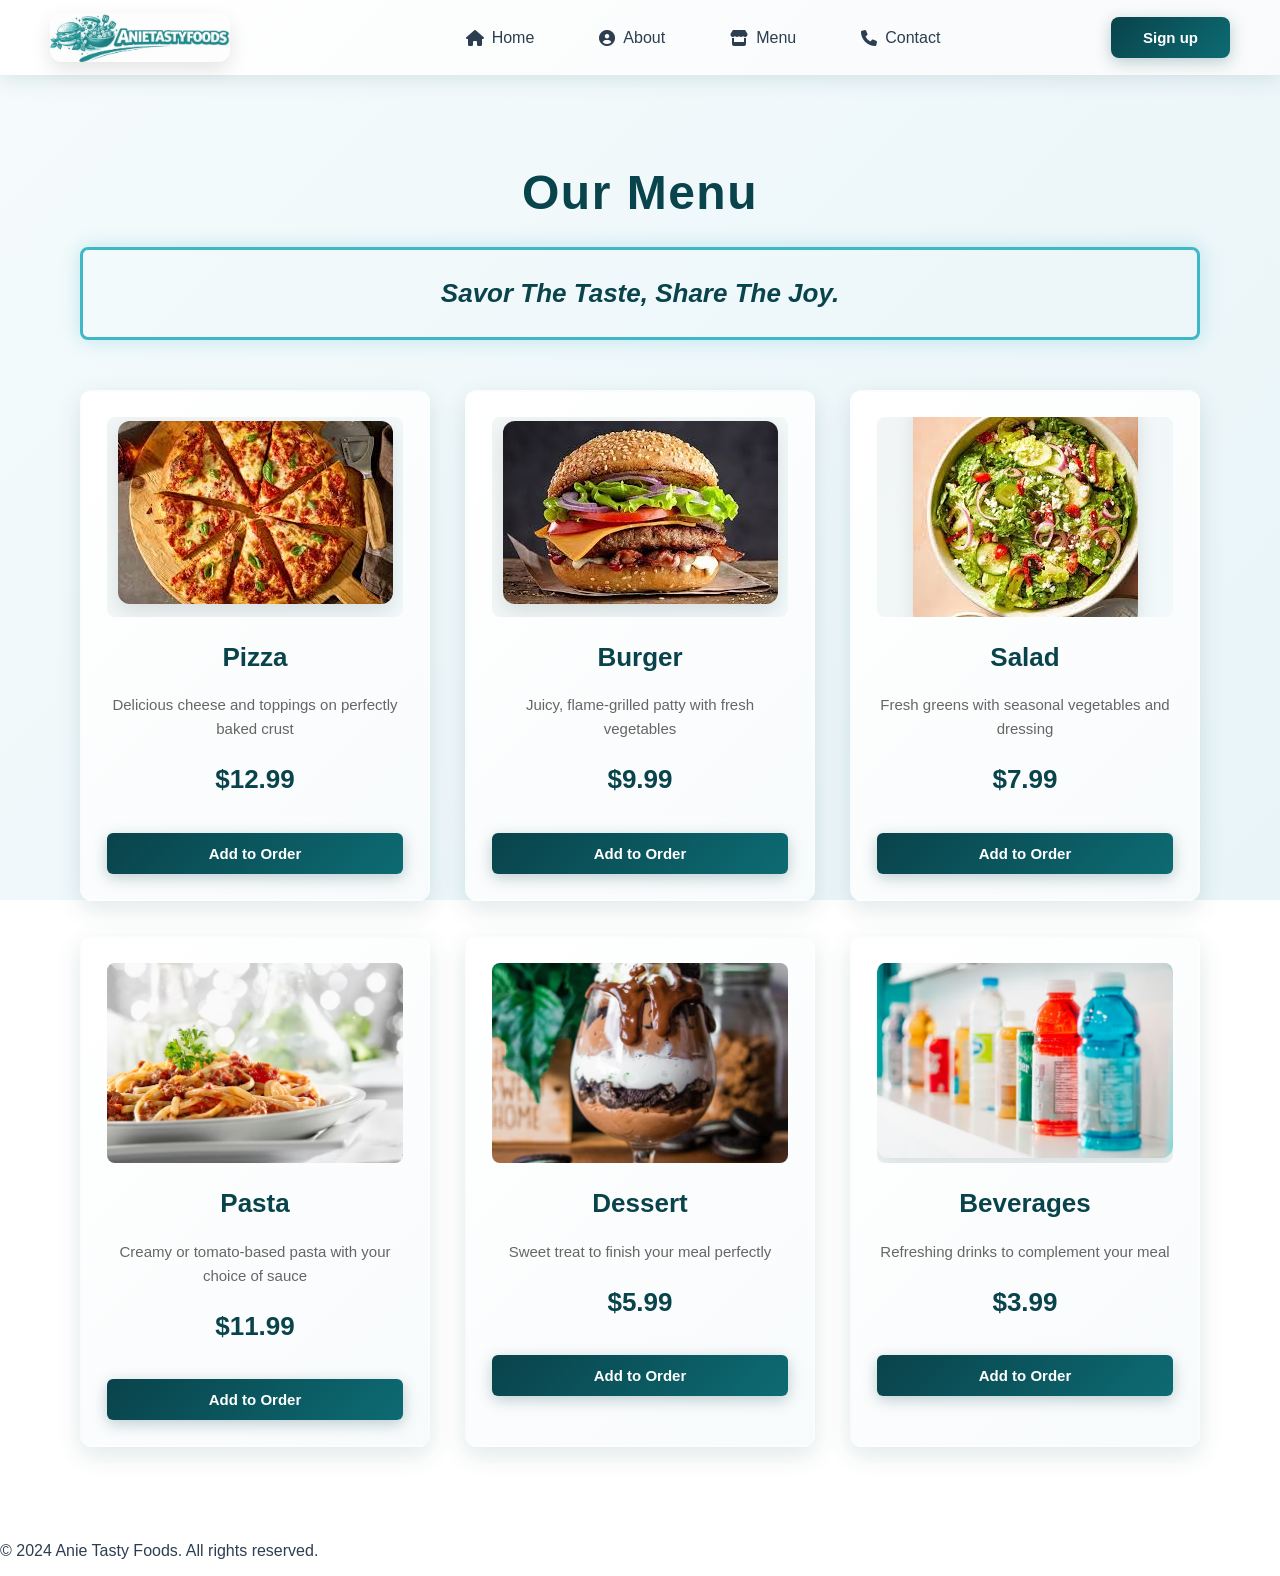
==== menu.html @ 4bc647f1 "Initial commit" ====
<!DOCTYPE html>
<html lang="en">

<head>
    <meta charset="UTF-8">
    <meta name="viewport" content="width=device-width, initial-scale=1.0">
    <title>Menu - Anie Tasty Foods</title>
    <link href="https://cdnjs.cloudflare.com/ajax/libs/font-awesome/6.0.0-beta3/css/all.min.css" rel="stylesheet">
    <link rel="stylesheet" href="style.css">
</head>

<body>

    <header>
        <div class="images">
            <img id="images" src="logo.jpeg" alt="logo">
        </div>

        <div class="nav a">
            <nav>
                <a class="navlinks">
                    <div class="icons">
                        <a href="index.html#Home"><i class="fa-solid fa-house"></i>Home</a>
                        <a href="index.html#About"><i class="fa-solid fa-circle-user"></i>About</a>
                        <a href="menu.html"><i class="fa-solid fa-store"></i>Menu</a>
                        <a href="index.html#Contact"><i class="fa-solid fa-phone"></i>Contact</a>
                    </div>
                </a>
            </nav>
        </div>
        <div class="box">
            <button>Sign up</button>
        </div>
    </header>

    <div class="menu-container">
        <h1>Our Menu</h1>
        <p class="menu-subtitle">Savor The Taste, Share The Joy.</p>

        <div class="menu-grid">
            <div class="menu-card">
                <div class="menu-icon">
                    <!-- <i class="fa-solid fa-pizza-slice"></i> -->
                    <div class="pizza">
                    <img src="pizza.jfif" alt="Pizza">
                    </div>
                </div>
                <h3>Pizza</h3>
                <p class="description">Delicious cheese and toppings on perfectly baked crust</p>
                <p class="price">$12.99</p>
                <button class="order-btn">Add to Order</button>
            </div>

            <div class="menu-card">
                <div class="menu-icon">
                    <!-- <i class="fa-solid fa-burger"></i> -->
                    <div class="burger">
                    <img src="download.jfif" alt="Burger">
                    </div>
                </div>
                <h3>Burger</h3>
                <p class="description">Juicy, flame-grilled patty with fresh vegetables</p>
                <p class="price">$9.99</p>
                <button class="order-btn">Add to Order</button>
            </div>

            <div class="menu-card">
                <div class="menu-icon">
                    <!-- <i class="fa-solid fa-salad"></i> -->
                    <div class="salad"> 
                    <img src="salad.jfif" alt="Salad">
                    </div>
                </div>
                <h3>Salad</h3>
                <p class="description">Fresh greens with seasonal vegetables and dressing</p>
                <p class="price">$7.99</p>
                <button class="order-btn">Add to Order</button>
            </div>

            <div class="menu-card">
                <div class="menu-icon">
                    <!-- <i class="fa-solid fa-utensils"></i> -->
                    <div class="pasta"> 
                    <img src="pasta.avif" alt="pasta">
                    </div>
                </div>
                <h3>Pasta</h3>
                <p class="description">Creamy or tomato-based pasta with your choice of sauce</p>
                <p class="price">$11.99</p>
                <button class="order-btn">Add to Order</button>
            </div>

            <div class="menu-card">
                <div class="menu-icon">
                    <!-- <i class="fa-solid fa-ice-cream"></i> -->
                    <div class="dessert">
                    <img src="icecream.avif" alt="Dessert">
                    </div>
                </div>
                <h3>Dessert</h3>
                <p class="description">Sweet treat to finish your meal perfectly</p>
                <p class="price">$5.99</p>
                <button class="order-btn">Add to Order</button>
            </div>

            <div class="menu-card">
                <div class="menu-icon">
                    <!-- <i class="fa-solid fa-coffee"></i> -->
                    <div class="menu-pics">
                    <img src="beverages.avif" alt="beverages">
                </div>
                </div>
                <h3>Beverages</h3>
                <p class="description">Refreshing drinks to complement your meal</p>
                <p class="price">$3.99</p>
                <button class="order-btn">Add to Order</button>
            </div>
        </div>
    </div>

    <footer>
        <p>&copy; 2024 Anie Tasty Foods. All rights reserved.</p>
    </footer>

</body>

</html>
---- style.css ----
/* ========================================
   ANIE TASTY FOODS - PROFESSIONAL STYLING
   ======================================== */

* {
    padding: 0;
    margin: 0;
    box-sizing: border-box;
}

html {
    scroll-behavior: smooth;
}

body {
    font-size: 16px;
    margin: 0;
    background: linear-gradient(135deg, #f5fbfc 0%, #e8f4f8 100%);
    background-attachment: fixed;
    color: #2c3e50;
    min-height: 100vh;
    font-family: 'Segoe UI', 'Roboto', Tahoma, Geneva, Verdana, sans-serif;
    line-height: 1.6;
}

/* ========== HEADER & NAVIGATION ========== */

header {
    width: 100%;
    height: 75px;
    display: flex;
    align-items: center;
    justify-content: space-between;
    padding: 0 50px;
    background: linear-gradient(135deg, #ffffff 0%, #f8fafb 100%);
    box-shadow: 0 4px 20px rgba(9, 67, 75, 0.12);
    position: sticky;
    top: 0;
    z-index: 1000;
}

.images {
    width: auto;
    max-width: 180px;
    display: flex;
    align-items: center;
    flex-shrink: 0;
}

#images {
    width: 100%;
    height: auto;
    max-height: 65px;
    object-fit: contain;
    display: block;
}

header nav {
    display: flex;
    align-items: center;
    padding: 0;
    margin: 0;
    text-decoration: none;
    font-weight: 500;
    flex: 1;
    justify-content: center;
    gap: 0;
}

.nav a {
    text-decoration: none;
    color: #2c3e50;
    display: flex;
    align-items: center;
    margin: 0;
    padding: 0;
}

.icons {
    display: flex;
    gap: 35px;
    align-items: center;
    width: 100%;
    justify-content: center;
}

.icons a {
    font-size: 16px;
    text-decoration: none;
    color: #2c3e50;
    display: flex;
    align-items: center;
    gap: 8px;
    transition: all 0.3s ease;
    padding: 10px 15px;
    border-radius: 6px;
    font-weight: 500;
}

.icons a:hover {
    color: #09434b;
    background: rgba(9, 67, 75, 0.1);
    transform: translateY(-2px);
}

.box {
    padding: 0;
    border: none;
    flex-shrink: 0;
}

button {
    padding: 12px 32px;
    background: linear-gradient(135deg, #09434b 0%, #0d6b73 100%);
    color: #ffffff;
    border: none;
    border-radius: 8px;
    cursor: pointer;
    font-weight: 600;
    font-size: 15px;
    transition: all 0.3s ease;
    box-shadow: 0 4px 15px rgba(9, 67, 75, 0.25);
}

button:hover {
    transform: translateY(-3px);
    box-shadow: 0 6px 25px rgba(9, 67, 75, 0.35);
    background: linear-gradient(135deg, #0d6b73 0%, #09434b 100%);
}

/* ========== HERO SECTION ========== */

#Home {
    position: relative;
}

.space {
    padding: 120px 80px;
    font-weight: bold;
    font-style: italic;
    font-family: Georgia, 'Times New Roman', Times, serif;
    font-size: 58px;
    margin: 0;
    display: flex;
    flex-direction: column;
    justify-content: space-between;
    align-items: center;
    width: 100%;
    height: auto;
    min-height: 500px;
    box-shadow: 0 8px 30px rgba(9, 67, 75, 0.15);
    /* background: linear-gradient(135deg, rgba(13, 107, 115, 0.08) 0%, rgba(15, 107, 115, 0.04) 100%), linear-gradient(135deg, #ffffff 0%, #f0f8fa 100%); */
    background-image: url(wrincles.avif); 
    background-repeat: no-repeat;
    background-size: cover;
    position: relative;
    border-bottom: 4px solid #09434b;
}

#gradient-text {
    background: linear-gradient(135deg, #0a0800 0%, #ffd58b 30%, #88e0f4 65%, #0f4f5a 100%);
    -webkit-background-clip: text;
    -webkit-text-fill-color: transparent;
    background-clip: text;
    opacity: 0;
    transform: translateX(-80px);
    animation: slideIn 1.2s ease-out forwards;
    font-weight: 700;
    letter-spacing: 2px;
    line-height: 1.0;
    margin-bottom: 0%;
}

.hero-content {
    display: flex;
    flex-direction: column;
    align-items: center;
    gap: 24px;
    max-width: 760px;
    width: 100%;
}

#note {
    opacity: 0;
    transform: translateX(-30px);
    animation: slideIn 1.2s ease-out forwards;
    animation-delay: 0.5s;
    color: #09434b;
    font-size: 18px;
    line-height: 1.8;
    max-width: 600px;
    text-align: center;
}

.stats {
    display: flex;
    gap: 40px;
    justify-content: center;
    align-items: center;
    opacity: 0;
    transform: translateY(20px);
    animation: slideIn 1.2s ease-out forwards;
    animation-delay: 1s;
}

.stat-item {
    display: flex;
    align-items: center;
    gap: 8px;
    color: #09434b;
    font-size: 20px;
    font-weight: 600;
    background: rgba(255, 255, 255, 0.9);
    padding: 12px 24px;
    border-radius: 25px;
    box-shadow: 0 4px 15px rgba(9, 67, 75, 0.2);
    border: 2px solid #3fb7c7;
}

.stat-item i {
    color: #ffd58b;
}

.menu {
    padding: 0;
    position: absolute;
    top: 20px;
    right: 35px;
    font-size: 36px;
    font-weight: 600;
    color: #09434b;
    text-decoration: none;
    display: flex;
    align-items: center;
    gap: 5px;
    animation: cartPulse 2s ease-in-out infinite;
    cursor: pointer;
    transition: all 0.3s ease;
}

.menu:hover {
    color: #0d6b73;
    transform: scale(1.15) rotate(5deg);
}

@keyframes cartPulse {
    0%, 100% { transform: scale(1); }
    50% { transform: scale(1.2); }
}

@keyframes slideIn {
    to {
        opacity: 1;
        transform: translateX(0) translateY(0);
    }
}

/* ========== TYPOGRAPHY ========== */

h1 {
    font-family: 'Impact', 'Arial Black', sans-serif;
    margin-bottom: 20px;
    color: #09434b;
    font-size: 48px;
    font-weight: 700;
    letter-spacing: 1.5px;
}

h3 {
    padding: 0;
    margin: 0;
    color: #09434b;
    font-size: 32px;
    font-weight: 700;
}

h4 {
    font-size: 42px;
    color: #09434b;
    font-family: 'Impact', 'Arial Black', sans-serif;
    font-weight: 700;
    margin: 50px 0 25px 0;
    padding: 0 40px;
    letter-spacing: 0.5px;
}

p {
    line-height: 1.8;
    margin: 10px 0;
    color: #2c3e50;
}

#cop {
    font-family: Georgia, 'Times New Roman', Times, serif;
    color: #2c3e50;
    font-size: 18px;
    line-height: 1.9;
    padding: 20px 80px;
    font-style: italic;
}

/* ========== MAIN CONTAINER ========== */

.container {
    width: 100%;
    max-width: 1200px;
    margin: 0 auto;
    padding: 80px 40px;
}

.line {
    border-top: 2px solid rgba(9, 67, 75, 0.2);
    margin: 40px 0;
}

/* ========== BOOK A TABLE SECTION ========== */

.sit {
    display: flex;
    align-items: center;
    gap: 80px;
    padding: 60px 0;
    flex-wrap: wrap;
}

.gut {
    display: flex;
    flex-direction: column;
    gap: 25px;
    flex: 1;
    min-width: 300px;
}

.gut p {
    font-size: 17px;
    color: #555;
    line-height: 1.8;
}

#but {
    display: inline-block;
    align-items: center;
    width: fit-content;
    padding: 16px 48px;
    background: linear-gradient(135deg, #09434b 0%, #0d6b73 100%);
    color: #ffffff;
    border: none;
    border-radius: 8px;
    cursor: pointer;
    font-weight: 700;
    font-size: 16px;
    letter-spacing: 1px;
    transition: all 0.3s ease;
    box-shadow: 0 4px 15px rgba(9, 67, 75, 0.25);
    position: relative;
    overflow: hidden;
}

#but::before {
    content: '';
    position: absolute;
    top: 0;
    left: -100%;
    width: 100%;
    height: 100%;
    background: linear-gradient(135deg, rgba(255,255,255,0.2) 0%, rgba(255,255,255,0) 100%);
    transition: left 0.3s ease;
}

#but:hover {
    transform: translateY(-4px);
    box-shadow: 0 8px 30px rgba(9, 67, 75, 0.4);
    background: linear-gradient(135deg, #0d6b73 0%, #09434b 100%);
}

#but:hover::before {
    left: 100%;
}

#but:active {
    transform: translateY(-1px);
    box-shadow: 0 2px 10px rgba(9, 67, 75, 0.3);
}

.pics {
    width: 100%;
    max-width: 450px;
    display: flex;
    align-items: center;
    justify-content: center;
    flex: 1;
}

.pics img {
    width: 100%;
    border-radius: 12px;
    box-shadow: 0 10px 30px rgba(9, 67, 75, 0.2);
    transition: all 0.4s ease;
}

.pics img:hover {
    transform: scale(1.05);
    box-shadow: 0 12px 40px rgba(9, 67, 75, 0.3);
}


/* ========== GRID & IMAGES ========== */

.grid-3 {
    display: flex;
    flex-wrap: wrap;
    gap: 30px;
    margin-top: 30px;
}

img {
    width: 90%;
    max-width: 100%;
    border-radius: 12px;
    transition: all 0.4s ease;
    box-shadow: 0 8px 20px rgba(0, 0, 0, 0.1);
}

img:hover {
    transform: translateY(-5px);
    box-shadow: 0 12px 35px rgba(9, 67, 75, 0.2);
}

/* ========== MENU SECTION ========== */

.menu-container {
    max-width: 1200px;
    margin: 0 auto;
    padding: 80px 40px;
}

.menu-container h1 {
    text-align: center;
    margin-bottom: 15px;
}

.menu-subtitle {
    text-align: center;
    padding: 20px 40px;
    border: 3px solid #3fb7c7;
    box-shadow: 0 0 20px rgba(63, 183, 199, 0.3);
    color: #09434b;
    font-size: 26px;
    font-family: 'Impact', 'Arial Black', sans-serif;
    border-radius: 8px;
    margin-bottom: 50px;
    font-style: italic;
    font-weight: 700;
}

.menu-grid {
    display: grid;
    grid-template-columns: repeat(auto-fit, minmax(280px, 1fr));
    gap: 35px;
    margin-top: 40px;
}

.menu-card {
    background: linear-gradient(135deg, #ffffff 0%, #f8fbfc 100%);
    border-radius: 12px;
    padding: 25px;
    text-align: center;
    box-shadow: 0 8px 24px rgba(9, 67, 75, 0.12);
    transition: all 0.4s cubic-bezier(0.25, 0.46, 0.45, 0.94);
    border: 2px solid transparent;
    overflow: hidden;
    position: relative;
}

.menu-card::before {
    content: '';
    position: absolute;
    top: 0;
    left: 0;
    width: 100%;
    height: 4px;
    background: linear-gradient(90deg, #09434b, #3fb7c7, #09434b);
    transform: scaleX(0);
    transform-origin: left;
    transition: transform 0.4s ease;
}

.menu-card:hover::before {
    transform: scaleX(1);
}

.menu-card:hover {
    transform: translateY(-8px);
    box-shadow: 0 15px 40px rgba(9, 67, 75, 0.25);
    border-color: #3fb7c7;
}

.menu-icon {
    width: 100%;
    height: 200px;
    display: flex;
    align-items: center;
    justify-content: center;
    margin-bottom: 20px;
    overflow: hidden;
    border-radius: 8px;
    background: linear-gradient(135deg, rgba(9, 67, 75, 0.05), rgba(63, 183, 199, 0.05));
}

.menu-icon img {
    width: 100%;
    height: 100%;
    object-fit: cover;
    transition: transform 0.4s ease;
}

.menu-card:hover .menu-icon img {
    transform: scale(1.1) rotate(2deg);
}

.menu-card h3 {
    margin: 15px 0;
    font-size: 26px;
}

.description {
    color: #666;
    font-size: 15px;
    margin: 12px 0;
    line-height: 1.6;
}

.price {
    color: #09434b;
    font-weight: 700;
    font-size: 26px;
    margin: 15px 0;
}

.order-btn {
    width: 100%;
    padding: 12px 20px;
    background: linear-gradient(135deg, #09434b 0%, #0d6b73 100%);
    color: white;
    border: none;
    border-radius: 6px;
    cursor: pointer;
    font-weight: 600;
    font-size: 15px;
    transition: all 0.3s ease;
    margin-top: 15px;
}

.order-btn:hover {
    transform: scale(1.02);
    box-shadow: 0 6px 20px rgba(9, 67, 75, 0.35);
}

.order-btn:active {
    transform: scale(0.98);
}

/* ========== TESTIMONIALS/COMMENTS ========== */

.cards {
    height: auto;
    display: flex;
    margin: 40px 0;
    justify-content: space-around;
    flex-wrap: wrap;
    gap: 30px;
}

.commentcard {
    display: flex;
    flex-direction: row;
    width: 100%;
    max-width: 300px;
    align-items: center;
    justify-content: space-between;
    flex-wrap: wrap;
    align-content: center;
    gap: 15px;
    border-radius: 12px;
    padding: 0;
}

.boxf {
    padding: 25px;
    width: 100%;
    font-size: 15px;
    text-align: center;
    border-radius: 12px;
    background: linear-gradient(135deg, #f0f8fa 0%, #ffffff 100%);
    border: 2px solid #3fb7c7;
    transition: all 0.4s ease;
    box-shadow: 0 6px 18px rgba(9, 67, 75, 0.1);
}

.boxf:hover {
    box-shadow: 0 12px 30px rgba(9, 67, 75, 0.2);
    border-color: #09434b;
    transform: translateY(-3px);
}

#box1 {
    height: auto;
    background: linear-gradient(135deg, #e8f4f8 0%, #f0fafb 100%);
}

.tyt {
    color: #09434b;
    display: flex;
    flex-direction: column;
    align-items: center;
    justify-content: center;
    gap: 10px;
}

#face1, #face {
    height: 120px;
    width: 120px;
    border-radius: 50%;
    object-fit: cover;
    border: 3px solid #3fb7c7;
    box-shadow: 0 4px 12px rgba(9, 67, 75, 0.2);
}

.comment {
    padding: 20px;
    margin: 0;
    display: flex;
    align-items: center;
    justify-content: center;
}

/* ========== CONTACT SECTION ========== */

#Contact {
    background: linear-gradient(135deg, #f6fbfb 0%, #e9f6f6 100%);
    padding: 50px 40px;
    text-align: center;
    color: #09434b;
    border-top: 4px solid #09434b;
    box-shadow: inset 0 4px 12px rgba(9, 67, 75, 0.08);
}

#Contact p {
    margin: 10px 0;
    font-size: 17px;
    line-height: 1.8;
}

#Contact footer {
    margin-top: 20px;
    color: #0a4546;
    font-size: 15px;
    font-weight: 500;
}

/* ========== FORM STYLING ========== */

.form-card {
    background: linear-gradient(135deg, #ffffff 0%, #f8fbfc 100%);
    padding: 40px;
    border-radius: 12px;
    box-shadow: 0 8px 24px rgba(9, 67, 75, 0.12);
    max-width: 450px;
    margin: 30px auto;
}

input {
    width: 100%;
    padding: 14px;
    border: 2px solid #e0e0e0;
    border-radius: 8px;
    margin-bottom: 18px;
    font-size: 15px;
    transition: all 0.3s ease;
    font-family: inherit;
}

input:focus {
    outline: none;
    border-color: #09434b;
    box-shadow: 0 0 0 3px rgba(9, 67, 75, 0.1);
}

input::placeholder {
    color: #999;
}

/* ========== DROPDOWN MENU ========== */

.dropdown-menu {
    position: absolute;
    top: 120px;
    right: 30px;
    background: white;
    border: 2px solid #09434b;
    border-radius: 12px;
    box-shadow: 0 8px 25px rgba(0, 0, 0, 0.15);
    min-width: 230px;
    display: none;
    z-index: 1000;
    overflow: hidden;
}

.dropdown-menu.active {
    display: flex;
    flex-direction: column;
    animation: slideDown 0.3s ease;
}

@keyframes slideDown {
    from {
        opacity: 0;
        transform: translateY(-10px);
    }
    to {
        opacity: 1;
        transform: translateY(0);
    }
}

.menu-item {
    padding: 14px 20px;
    display: flex;
    justify-content: space-between;
    align-items: center;
    border-bottom: 1px solid #f0f0f0;
    font-size: 15px;
    color: #333;
    transition: all 0.3s ease;
    cursor: pointer;
}

.menu-item:last-child {
    border-bottom: none;
}

.menu-item:hover {
    background: rgba(9, 67, 75, 0.08);
    color: #09434b;
    padding-left: 24px;
}

.menu-item .price {
    color: #09434b;
    font-weight: 700;
    font-size: 15px;
}

/* ========== RESPONSIVE DESIGN ========== */

@media (max-width: 768px) {
    header {
        padding: 0 20px;
        height: 70px;
    }

    .images {
        max-width: 130px;
    }

    .icons {
        gap: 15px;
        font-size: 14px;
    }

    .icons a {
        padding: 8px 10px;
        gap: 5px;
    }

    .space {
        padding: 60px 30px;
        font-size: 36px;
        min-height: 350px;
    }

    h1 {
        font-size: 36px;
    }

    h4 {
        padding: 0 20px;
        font-size: 32px;
    }

    .container {
        padding: 50px 20px;
    }

    .sit {
        gap: 40px;
        padding: 40px 0;
    }

    .menu-grid {
        grid-template-columns: repeat(auto-fit, minmax(230px, 1fr));
        gap: 20px;
    }

    .menu-card {
        padding: 20px;
    }

    .menu-container {
        padding: 50px 20px;
    }

    #Contact {
        padding: 30px 20px;
    }

    button {
        padding: 10px 24px;
        font-size: 14px;
    }
}

@media (max-width: 480px) {
    header {
        flex-direction: column;
        height: auto;
        padding: 10px 15px;
        gap: 10px;
    }

    .images {
        max-width: 100px;
    }

    .icons {
        flex-direction: column;
        gap: 8px;
        width: 100%;
    }

    .icons a {
        width: 100%;
        justify-content: center;
        padding: 8px 0;
    }

    .space {
        padding: 40px 20px;
        font-size: 24px;
        min-height: 280px;
    }

    h1, h4 {
        font-size: 24px;
        padding: 0 10px;
    }

    .sit {
        flex-direction: column;
        gap: 30px;
    }

    .menu-grid {
        grid-template-columns: 1fr;
        gap: 15px;
    }

    #cop {
        padding: 15px;
        font-size: 15px;
    }
}
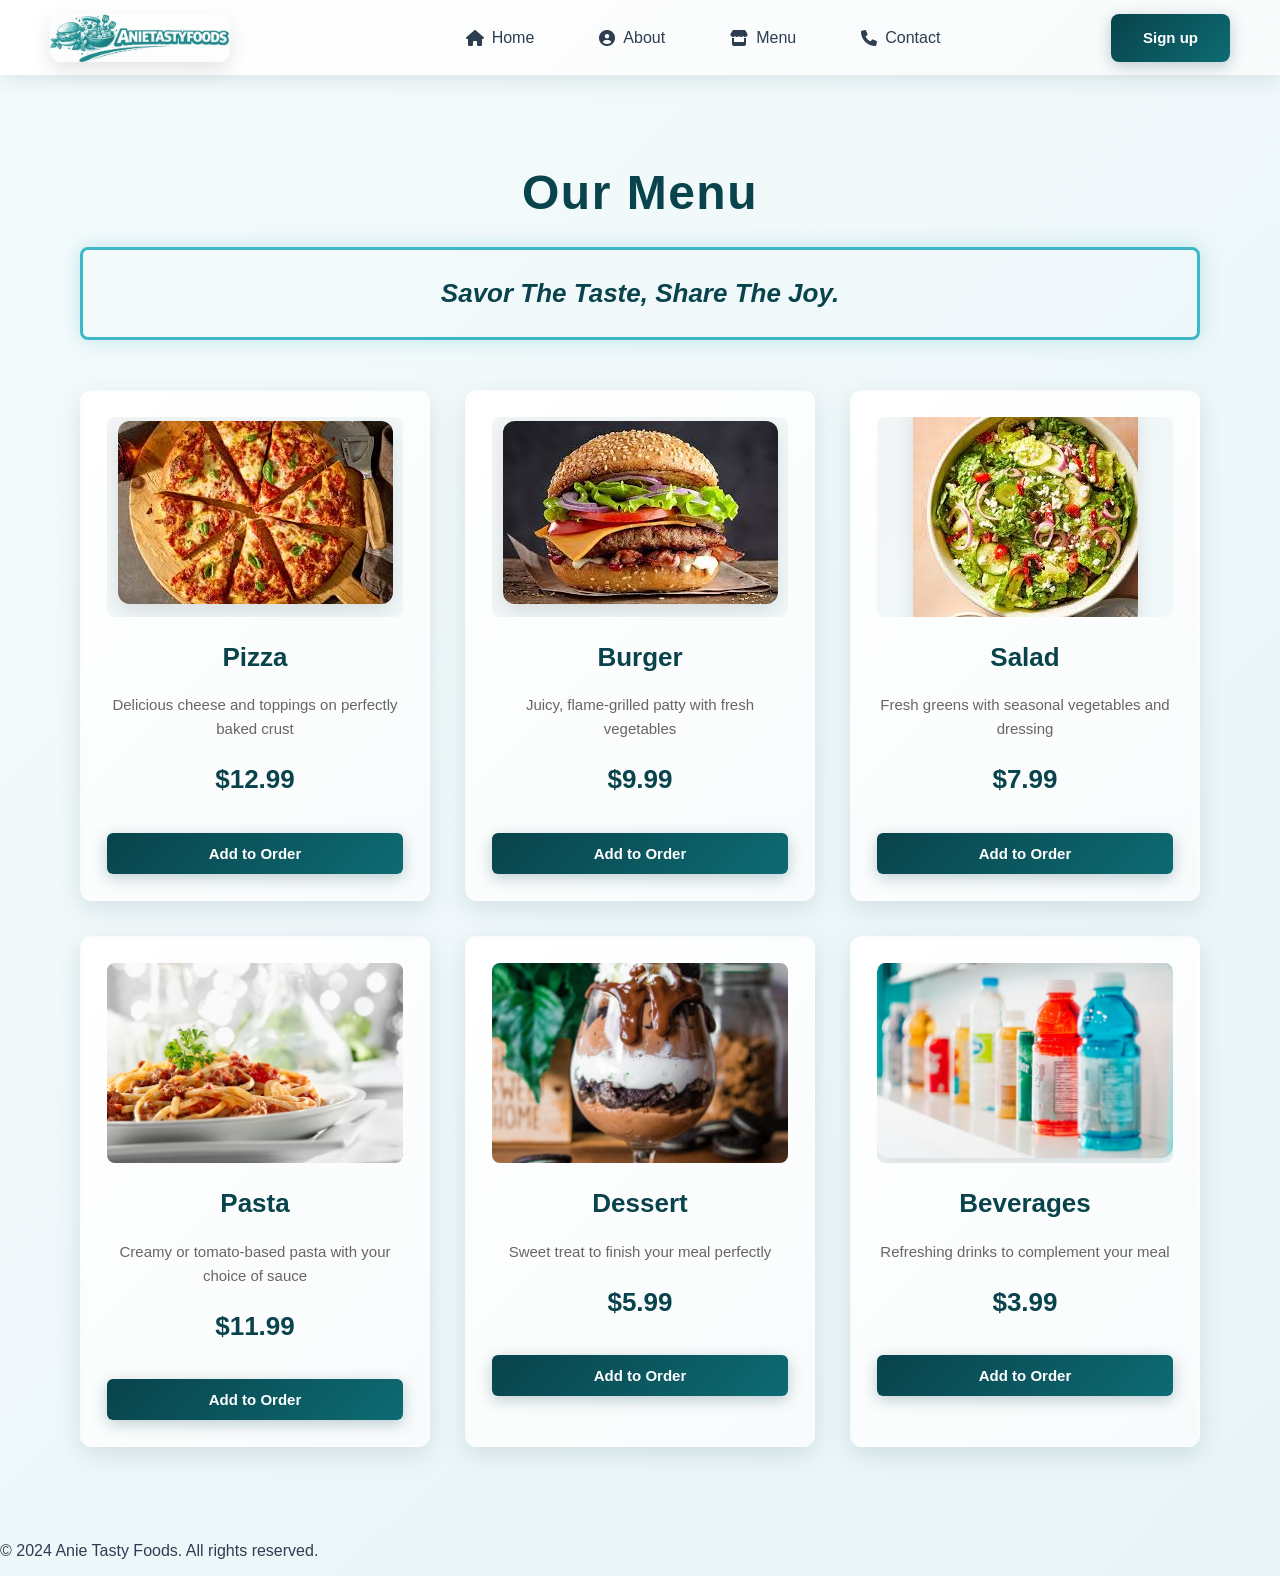
==== commit 6dea53c8: "Prepare Anie Tasty Foods site for Vercel" ====
--- a/menu.html
+++ b/menu.html
@@ -29,7 +29,7 @@
             </nav>
         </div>
         <div class="box">
-            <button>Sign up</button>
+            <a class="header-action" href="signup.html">Sign up</a>
         </div>
     </header>
 
--- a/style.css
+++ b/style.css
@@ -16,7 +16,7 @@
     font-size: 16px;
     margin: 0;
     background: linear-gradient(135deg, #f5fbfc 0%, #e8f4f8 100%);
-    background-attachment: fixed;
+    background-attachment: scroll;
     color: #2c3e50;
     min-height: 100vh;
     font-family: 'Segoe UI', 'Roboto', Tahoma, Geneva, Verdana, sans-serif;
@@ -39,6 +39,12 @@
     z-index: 1000;
 }
 
+.header-left {
+    display: flex;
+    align-items: center;
+    gap: 20px;
+}
+
 .images {
     width: auto;
     max-width: 180px;
@@ -47,44 +53,24 @@
     flex-shrink: 0;
 }
 
-#images {
-    width: 100%;
-    height: auto;
-    max-height: 65px;
-    object-fit: contain;
-    display: block;
-}
-
-header nav {
-    display: flex;
-    align-items: center;
-    padding: 0;
-    margin: 0;
-    text-decoration: none;
-    font-weight: 500;
+.menu-toggle {
+    display: none;
+    background: transparent;
+    border: none;
+    color: #09434b;
+    font-size: 26px;
+    cursor: pointer;
+}
+
+.nav-links {
+    display: flex;
+    align-items: center;
+    gap: 25px;
     flex: 1;
     justify-content: center;
-    gap: 0;
-}
-
-.nav a {
-    text-decoration: none;
-    color: #2c3e50;
-    display: flex;
-    align-items: center;
-    margin: 0;
-    padding: 0;
-}
-
-.icons {
-    display: flex;
-    gap: 35px;
-    align-items: center;
-    width: 100%;
-    justify-content: center;
-}
-
-.icons a {
+}
+
+.nav-links a {
     font-size: 16px;
     text-decoration: none;
     color: #2c3e50;
@@ -97,7 +83,7 @@
     font-weight: 500;
 }
 
-.icons a:hover {
+.nav-links a:hover {
     color: #09434b;
     background: rgba(9, 67, 75, 0.1);
     transform: translateY(-2px);
@@ -122,6 +108,81 @@
     box-shadow: 0 4px 15px rgba(9, 67, 75, 0.25);
 }
 
+#images {
+    width: 100%;
+    height: auto;
+    max-height: 65px;
+    object-fit: contain;
+    display: block;
+}
+
+header nav {
+    display: flex;
+    align-items: center;
+    padding: 0;
+    margin: 0;
+    text-decoration: none;
+    font-weight: 500;
+    flex: 1;
+    justify-content: center;
+    gap: 0;
+}
+
+.nav a {
+    text-decoration: none;
+    color: #2c3e50;
+    display: flex;
+    align-items: center;
+    margin: 0;
+    padding: 0;
+}
+
+.icons {
+    display: flex;
+    gap: 35px;
+    align-items: center;
+    width: 100%;
+    justify-content: center;
+}
+
+.icons a {
+    font-size: 16px;
+    text-decoration: none;
+    color: #2c3e50;
+    display: flex;
+    align-items: center;
+    gap: 8px;
+    transition: all 0.3s ease;
+    padding: 10px 15px;
+    border-radius: 6px;
+    font-weight: 500;
+}
+
+.icons a:hover {
+    color: #09434b;
+    background: rgba(9, 67, 75, 0.1);
+    transform: translateY(-2px);
+}
+
+.box {
+    padding: 0;
+    border: none;
+    flex-shrink: 0;
+}
+
+button {
+    padding: 12px 32px;
+    background: linear-gradient(135deg, #09434b 0%, #0d6b73 100%);
+    color: #ffffff;
+    border: none;
+    border-radius: 8px;
+    cursor: pointer;
+    font-weight: 600;
+    font-size: 15px;
+    transition: all 0.3s ease;
+    box-shadow: 0 4px 15px rgba(9, 67, 75, 0.25);
+}
+
 button:hover {
     transform: translateY(-3px);
     box-shadow: 0 6px 25px rgba(9, 67, 75, 0.35);
@@ -150,15 +211,18 @@
     min-height: 500px;
     box-shadow: 0 8px 30px rgba(9, 67, 75, 0.15);
     /* background: linear-gradient(135deg, rgba(13, 107, 115, 0.08) 0%, rgba(15, 107, 115, 0.04) 100%), linear-gradient(135deg, #ffffff 0%, #f0f8fa 100%); */
-    background-image: url(wrincles.avif); 
+    background-image:
+        linear-gradient(110deg, rgba(255, 255, 255, 0.18), rgba(255, 255, 255, 0.04) 48%, rgba(255, 255, 255, 0.18)),
+        url(Salted\ Pretzel\ Marble\ Border.png);
     background-repeat: no-repeat;
     background-size: cover;
+    background-position: center 46%;
     position: relative;
     border-bottom: 4px solid #09434b;
 }
 
 #gradient-text {
-    background: linear-gradient(135deg, #0a0800 0%, #ffd58b 30%, #88e0f4 65%, #0f4f5a 100%);
+    background: linear-gradient(135deg, #0a0800 0%, #1d1507 30%, #086377 65%, #0f4f5a 100%);
     -webkit-background-clip: text;
     -webkit-text-fill-color: transparent;
     background-clip: text;
@@ -223,15 +287,16 @@
 
 .menu {
     padding: 0;
-    position: absolute;
-    top: 20px;
-    right: 35px;
-    font-size: 36px;
+    position: relative;
+    text-align: center;
+    margin-top: 30px;
+    font-size: 56px;
     font-weight: 600;
     color: #09434b;
     text-decoration: none;
     display: flex;
     align-items: center;
+    justify-content: center;
     gap: 5px;
     animation: cartPulse 2s ease-in-out infinite;
     cursor: pointer;
@@ -316,19 +381,31 @@
 /* ========== BOOK A TABLE SECTION ========== */
 
 .sit {
-    display: flex;
-    align-items: center;
-    gap: 80px;
-    padding: 60px 0;
-    flex-wrap: wrap;
+    display: grid;
+    grid-template-columns: minmax(0, 0.9fr) minmax(320px, 1.1fr);
+    align-items: center;
+    gap: clamp(35px, 7vw, 90px);
+    padding: clamp(35px, 6vw, 70px) clamp(25px, 6vw, 75px);
+    background: linear-gradient(135deg, #ffffff 0%, #eef8f8 100%);
+    border: 1px solid rgba(63, 183, 199, 0.35);
+    border-radius: 18px;
+    box-shadow: 0 16px 35px rgba(9, 67, 75, 0.12);
 }
 
 .gut {
     display: flex;
     flex-direction: column;
-    gap: 25px;
-    flex: 1;
-    min-width: 300px;
+    align-items: flex-start;
+    gap: 20px;
+    min-width: 0;
+}
+
+.gut h1 {
+    padding: 0;
+    color: #09434b;
+    font-size: clamp(30px, 4vw, 48px);
+    line-height: 1.1;
+    letter-spacing: 1px;
 }
 
 .gut p {
@@ -384,15 +461,16 @@
 
 .pics {
     width: 100%;
-    max-width: 450px;
+    max-width: none;
     display: flex;
     align-items: center;
     justify-content: center;
-    flex: 1;
 }
 
 .pics img {
     width: 100%;
+    height: 320px;
+    object-fit: cover;
     border-radius: 12px;
     box-shadow: 0 10px 30px rgba(9, 67, 75, 0.2);
     transition: all 0.4s ease;
@@ -669,6 +747,17 @@
     margin: 30px auto;
 }
 
+.grid-2 {
+    display: grid;
+    grid-template-columns: 1fr;
+    gap: 30px;
+    width: 100%;
+}
+
+.button {
+    text-align: left;
+}
+
 input {
     width: 100%;
     padding: 14px;
@@ -688,6 +777,196 @@
 
 input::placeholder {
     color: #999;
+}
+
+/* ========== LOGIN PAGE ========== */
+
+.auth-page {
+    background: linear-gradient(120deg, #e7f5f3 0%, #fffaf1 100%);
+}
+
+.header-action {
+    display: inline-block;
+    padding: 12px 32px;
+    border-radius: 8px;
+    background: linear-gradient(135deg, #09434b 0%, #0d6b73 100%);
+    color: #ffffff;
+    font-size: 15px;
+    font-weight: 600;
+    text-decoration: none;
+    box-shadow: 0 4px 15px rgba(9, 67, 75, 0.25);
+    transition: all 0.3s ease;
+}
+
+.header-action:hover {
+    color: #ffffff;
+    transform: translateY(-3px);
+    box-shadow: 0 6px 25px rgba(9, 67, 75, 0.35);
+}
+
+.auth-home-link {
+    color: #09434b;
+    font-weight: 600;
+    text-decoration: none;
+}
+
+.auth-home-link:hover,
+.auth-switch a:hover,
+.password-label a:hover {
+    color: #d17d32;
+}
+
+.auth-layout {
+    display: grid;
+    grid-template-columns: minmax(0, 0.85fr) minmax(360px, 0.75fr);
+    align-items: center;
+    gap: clamp(45px, 8vw, 120px);
+    max-width: 1100px;
+    min-height: calc(100vh - 145px);
+    margin: 0 auto;
+    padding: 70px 40px;
+}
+
+.auth-intro {
+    max-width: 480px;
+}
+
+.auth-kicker,
+.auth-label {
+    margin: 0 0 14px;
+    color: #d17d32;
+    font-size: 13px;
+    font-weight: 800;
+    letter-spacing: 2px;
+}
+
+.auth-intro h1 {
+    margin: 0 0 22px;
+    color: #09434b;
+    font-family: Georgia, 'Times New Roman', Times, serif;
+    font-size: clamp(42px, 5vw, 68px);
+    line-height: 1.05;
+}
+
+.auth-intro > p:not(.auth-kicker) {
+    max-width: 410px;
+    color: #50666a;
+    font-size: 18px;
+}
+
+.auth-detail {
+    display: flex;
+    align-items: center;
+    gap: 12px;
+    margin-top: 20px;
+    color: #09434b;
+    font-weight: 600;
+}
+
+.auth-detail i {
+    color: #d17d32;
+    width: 20px;
+    text-align: center;
+}
+
+.auth-card {
+    padding: 42px;
+    background: rgba(255, 255, 255, 0.92);
+    border: 1px solid rgba(63, 183, 199, 0.35);
+    border-radius: 16px;
+    box-shadow: 0 18px 45px rgba(9, 67, 75, 0.14);
+}
+
+.auth-card-heading {
+    display: flex;
+    align-items: center;
+    gap: 15px;
+    margin-bottom: 30px;
+}
+
+.auth-icon {
+    display: grid;
+    place-items: center;
+    width: 48px;
+    height: 48px;
+    border-radius: 50%;
+    background: #e1f2f1;
+    color: #09434b;
+    font-size: 18px;
+}
+
+.auth-card h2 {
+    margin: 0;
+    color: #09434b;
+    font-size: 26px;
+    line-height: 1.2;
+}
+
+.auth-form label {
+    display: block;
+    margin-bottom: 8px;
+    color: #2c3e50;
+    font-size: 14px;
+    font-weight: 700;
+}
+
+.auth-form input:not([type="checkbox"]) {
+    margin-bottom: 20px;
+    border: 1px solid #cbdedf;
+    background: #fbfdfd;
+}
+
+.password-label {
+    display: flex;
+    align-items: center;
+    justify-content: space-between;
+}
+
+.password-label a,
+.auth-switch a {
+    color: #0d6b73;
+    font-weight: 700;
+    text-decoration: none;
+}
+
+.remember-me {
+    display: flex !important;
+    align-items: center;
+    gap: 8px;
+    margin: -4px 0 22px;
+    font-weight: 500 !important;
+}
+
+.remember-me input {
+    width: 16px;
+    height: 16px;
+    accent-color: #09434b;
+}
+
+.auth-submit {
+    display: flex;
+    align-items: center;
+    justify-content: center;
+    gap: 10px;
+    width: 100%;
+}
+
+.auth-switch {
+    margin: 25px 0 0;
+    color: #65777a;
+    text-align: center;
+    font-size: 14px;
+}
+
+.auth-footer {
+    padding: 15px 20px;
+    color: #50666a;
+    text-align: center;
+}
+
+.auth-footer p {
+    color: inherit;
+    font-size: 14px;
 }
 
 /* ========== DROPDOWN MENU ========== */
@@ -793,8 +1072,8 @@
     }
 
     .sit {
-        gap: 40px;
-        padding: 40px 0;
+        gap: 35px;
+        padding: 40px 25px;
     }
 
     .menu-grid {
@@ -808,6 +1087,24 @@
 
     .menu-container {
         padding: 50px 20px;
+    }
+
+    .auth-layout {
+        grid-template-columns: minmax(0, 1fr);
+        gap: 35px;
+        min-height: auto;
+        padding: 50px 20px;
+    }
+
+    .auth-intro {
+        max-width: 620px;
+    }
+
+    .auth-card {
+        width: 100%;
+        max-width: 520px;
+        margin: 0 auto;
+        padding: 32px 28px;
     }
 
     #Contact {
@@ -825,23 +1122,46 @@
         flex-direction: column;
         height: auto;
         padding: 10px 15px;
-        gap: 10px;
+        gap: 12px;
+        align-items: stretch;
+    }
+
+    .header-left {
+        width: 100%;
+        justify-content: space-between;
     }
 
     .images {
         max-width: 100px;
     }
 
-    .icons {
+    .menu-toggle {
+        display: inline-flex;
+        align-items: center;
+        justify-content: center;
+    }
+
+    .nav-links {
+        width: 100%;
         flex-direction: column;
-        gap: 8px;
-        width: 100%;
-    }
-
-    .icons a {
+        align-items: center;
+        gap: 10px;
+        display: none;
+        padding: 10px 0;
+        background: rgba(255, 255, 255, 0.95);
+        border-radius: 12px;
+        box-shadow: 0 8px 20px rgba(9, 67, 75, 0.1);
+    }
+
+    .nav-links.active {
+        display: flex;
+    }
+
+    .nav-links a {
         width: 100%;
         justify-content: center;
-        padding: 8px 0;
+        padding: 10px 0;
+        border-radius: 8px;
     }
 
     .space {
@@ -855,9 +1175,37 @@
         padding: 0 10px;
     }
 
+    .container {
+        padding: 35px 15px;
+    }
+
     .sit {
+        grid-template-columns: 1fr;
+        gap: 30px;
+        padding: 30px 20px;
+    }
+
+    .pics {
+        max-width: 100%;
+    }
+
+    .pics img {
+        height: 240px;
+    }
+
+    .stats {
         flex-direction: column;
-        gap: 30px;
+        gap: 15px;
+    }
+
+    #note {
+        font-size: 16px;
+        max-width: 100%;
+    }
+
+    .cards {
+        justify-content: center;
+        gap: 20px;
     }
 
     .menu-grid {
@@ -865,6 +1213,27 @@
         gap: 15px;
     }
 
+    .form-card {
+        width: 100%;
+        padding: 25px;
+    }
+
+    .auth-layout {
+        padding: 35px 15px;
+    }
+
+    .auth-intro h1 {
+        font-size: 42px;
+    }
+
+    .auth-card {
+        padding: 28px 20px;
+    }
+
+    .auth-card h2 {
+        font-size: 22px;
+    }
+
     #cop {
         padding: 15px;
         font-size: 15px;
